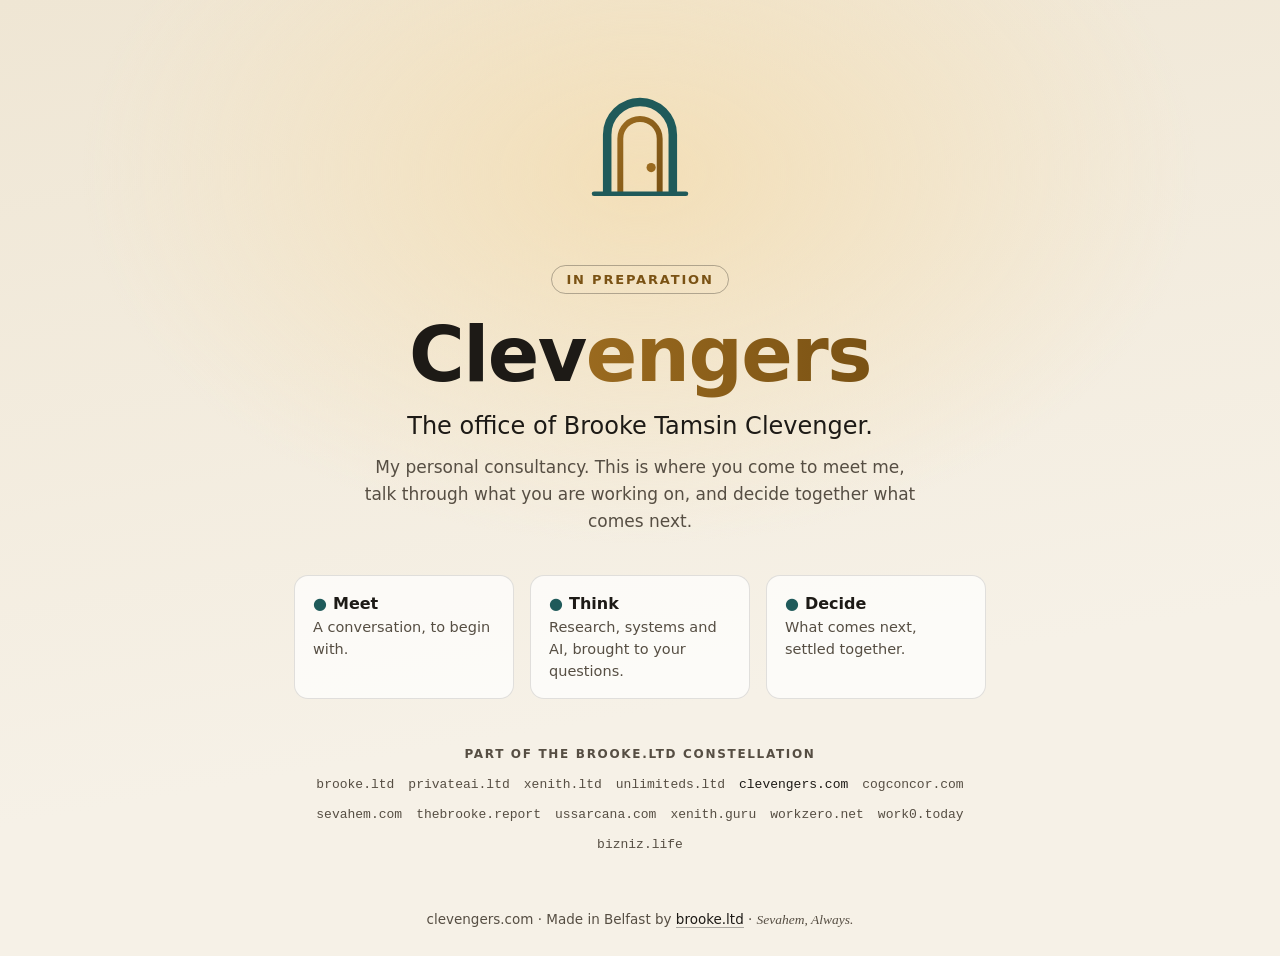
==== index.html @ 2b2ce9ed "clevengers.com: the holding page, part of the brooke.ltd constellation, generated by estate-sites ho" ====
<!doctype html>
<html lang="en-GB">
<head>
<meta charset="utf-8">
<meta name="viewport" content="width=device-width, initial-scale=1">
<meta http-equiv="Content-Security-Policy" content="default-src 'none'; style-src 'self'; img-src 'self'; base-uri 'none'; form-action 'none'">
<meta name="referrer" content="no-referrer">
<title>Clevengers: in preparation</title>
<meta name="description" content="The office of Brooke Tamsin Clevenger.">
<link rel="canonical" href="https://clevengers.com/">
<link rel="icon" href="/assets/icon.svg" type="image/svg+xml">
<meta property="og:title" content="Clevengers: in preparation">
<meta property="og:description" content="The office of Brooke Tamsin Clevenger.">
<meta property="og:url" content="https://clevengers.com/">
<meta name="theme-color" content="#f6f1e7">
<link rel="stylesheet" href="/assets/site.css">
</head>
<body>
<main>
  <svg class="mark" viewBox="0 0 512 512" role="img" aria-label="Clevengers" xmlns="http://www.w3.org/2000/svg"><defs><linearGradient id="g" x1="0" y1="0" x2="1" y2="1"><stop offset="0" stop-color="#9a6a1f"/><stop offset="1" stop-color="#7a5214"/></linearGradient></defs><path class="ring-a" d="M156 420 V 240 A 100 100 0 0 1 356 240 V 420" fill="none" stroke="#1f5a5a" stroke-width="26" stroke-linejoin="round"/><path class="ring-b" d="M196 420 V 252 A 60 60 0 0 1 316 252 V 420" fill="none" stroke="url(#g)" stroke-width="18"/><line x1="116" y1="420" x2="396" y2="420" stroke="#1f5a5a" stroke-width="14" stroke-linecap="round"/><circle class="core" cx="290" cy="340" r="14" fill="#9a6a1f"/></svg>
  <p class="soon">In preparation</p>
  
  <h1>Clev<span>engers</span></h1>
  <p class="tag">The office of Brooke Tamsin Clevenger.</p>
  <p class="lede">My personal consultancy. This is where you come to meet me, talk through what you are working on, and decide together what comes next.</p>
  <ul class="points">
    <li class="point"><b><i aria-hidden="true">&#9679;</i>Meet</b><p>A conversation, to begin with.</p></li>
    <li class="point"><b><i aria-hidden="true">&#9679;</i>Think</b><p>Research, systems and AI, brought to your questions.</p></li>
    <li class="point"><b><i aria-hidden="true">&#9679;</i>Decide</b><p>What comes next, settled together.</p></li>
  </ul>
  <nav class="constellation" aria-label="The brooke.ltd constellation"><h2>Part of the brooke.ltd constellation</h2><ul><li><a href="https://brooke.ltd/">brooke.ltd</a></li><li><a href="https://privateai.ltd/">privateai.ltd</a></li><li><a href="https://xenith.ltd/">xenith.ltd</a></li><li><a href="https://unlimiteds.ltd/">unlimiteds.ltd</a></li><li><span aria-current="page">clevengers.com</span></li><li><a href="https://cogconcor.com/">cogconcor.com</a></li><li><a href="https://sevahem.com/">sevahem.com</a></li><li><a href="https://thebrooke.report/">thebrooke.report</a></li><li><a href="https://ussarcana.com/">ussarcana.com</a></li><li><a href="https://xenith.guru/">xenith.guru</a></li><li><a href="https://workzero.net/">workzero.net</a></li><li><a href="https://work0.today/">work0.today</a></li><li><a href="https://bizniz.life/">bizniz.life</a></li></ul></nav>
</main>
<footer>clevengers.com &middot; Made in Belfast by <a href="https://brooke.ltd/">brooke.ltd</a> &middot; <span class="sign">Sevahem, Always.</span></footer>
</body>
</html>
---- assets/site.css ----
/* clevengers.com holding page. Generated by holding.mjs (estate-sites, claude). Edit the generator, not this file. */
:root{--ground:#f6f1e7;--ground-2:#efe6d4;--glow:#f3dfb8;--ink:#1d1a16;--muted:#564e43;--a:#1f5a5a;--b:#9a6a1f;--b2:#7a5214;--pill:#7a5214;--surface:rgba(255,255,255,.7);--line:rgba(20,20,20,.12);--pill-line:rgba(0,0,0,.28);--under:rgba(0,0,0,.3);color-scheme:light}
*{box-sizing:border-box}
html{background:var(--ground)}
body{margin:0;color:var(--ink);font-family:ui-sans-serif,system-ui,-apple-system,"Segoe UI",Roboto,"Helvetica Neue",Arial,sans-serif;background:radial-gradient(900px 600px at 50% 18%,var(--glow) 0%,transparent 62%),linear-gradient(170deg,var(--ground-2),var(--ground) 70%);display:flex;flex-direction:column;min-height:100vh;-webkit-font-smoothing:antialiased}
main{flex:1;display:flex;flex-direction:column;align-items:center;justify-content:center;text-align:center;padding:56px 20px 32px}
.mark{width:168px;height:168px;margin-bottom:28px;overflow:visible}
.mark .core{animation:glow 3.5s ease-in-out infinite}
@keyframes drift-a{0%,100%{transform:translateX(0)}50%{transform:translateX(10px)}}
@keyframes drift-b{0%,100%{transform:translateX(0)}50%{transform:translateX(-10px)}}
@keyframes glow{0%,100%{opacity:1}50%{opacity:.55}}
.mark .core{animation:glow 3.5s ease-in-out infinite}.mark .ring-b{animation:breathe 7s ease-in-out infinite}@keyframes breathe{0%,100%{opacity:1}50%{opacity:.6}}
@media (prefers-reduced-motion:reduce){.mark *{animation:none!important;opacity:1}.mark .wave{opacity:0}}
.eyebrow{font-family:ui-monospace,"Cascadia Mono","SFMono-Regular",Consolas,monospace;font-size:14px;letter-spacing:.1em;color:var(--a);margin:0 0 10px}
.soon{display:inline-block;font-size:13px;font-weight:600;letter-spacing:.14em;text-transform:uppercase;color:var(--pill);border:1px solid var(--pill-line);border-radius:999px;padding:6px 14px;margin-bottom:22px}
h1{font-size:clamp(40px,8vw,76px);line-height:1.02;margin:0 0 18px;letter-spacing:-.02em;font-weight:750;text-wrap:balance;max-width:14em}
h1 span{background:linear-gradient(90deg,var(--b),var(--b2));-webkit-background-clip:text;background-clip:text;color:transparent}
.tag{font-size:clamp(19px,2.6vw,24px);margin:0 0 14px;font-weight:500;max-width:30em;text-wrap:balance}
.tag.serif{font-family:"Iowan Old Style", "Palatino Linotype", Palatino, "Book Antiqua", Georgia, serif;font-style:italic;font-weight:400;font-size:clamp(24px,3.4vw,32px)}
.lede{max-width:34em;color:var(--muted);font-size:17px;line-height:1.6;margin:0 auto 40px;text-wrap:pretty}
.points{display:grid;grid-template-columns:repeat(3,minmax(0,220px));gap:16px;justify-content:center;width:100%;margin:0;padding:0;list-style:none}
.point{background:var(--surface);border:1px solid var(--line);border-radius:14px;padding:18px 18px 16px;text-align:left}
.point b{display:block;font-size:16px;margin-bottom:4px}
.point b i{font-style:normal;color:var(--a);margin-right:6px}
.point p{margin:0;color:var(--muted);font-size:14.5px;line-height:1.5}
nav.constellation{margin:48px auto 0;max-width:46rem;padding:0 20px;text-align:center}
nav.constellation h2{font-size:12px;font-weight:600;letter-spacing:.14em;text-transform:uppercase;color:var(--muted);margin:0 0 12px}
nav.constellation ul{list-style:none;margin:0;padding:0;display:flex;flex-wrap:wrap;justify-content:center;gap:6px 14px;font-family:ui-monospace,"Cascadia Mono","SFMono-Regular",Consolas,monospace;font-size:13px}
nav.constellation a{color:var(--muted);text-decoration:none;border-bottom:1px solid transparent;padding:4px 0;display:inline-block}
nav.constellation a:hover{color:var(--ink);border-bottom-color:var(--under)}
nav.constellation [aria-current]{color:var(--ink);padding:4px 0;display:inline-block}
footer{text-align:center;color:var(--muted);font-size:13.5px;padding:22px 20px 28px}
footer a{color:var(--ink);text-decoration:none;border-bottom:1px solid var(--under)}
footer .sign{font-family:"Iowan Old Style", "Palatino Linotype", Palatino, "Book Antiqua", Georgia, serif;font-style:italic}
a:focus-visible{outline:2px solid var(--b);outline-offset:3px;border-radius:2px}
@media (max-width:720px){.points{grid-template-columns:1fr;max-width:360px}.mark{width:132px;height:132px}}
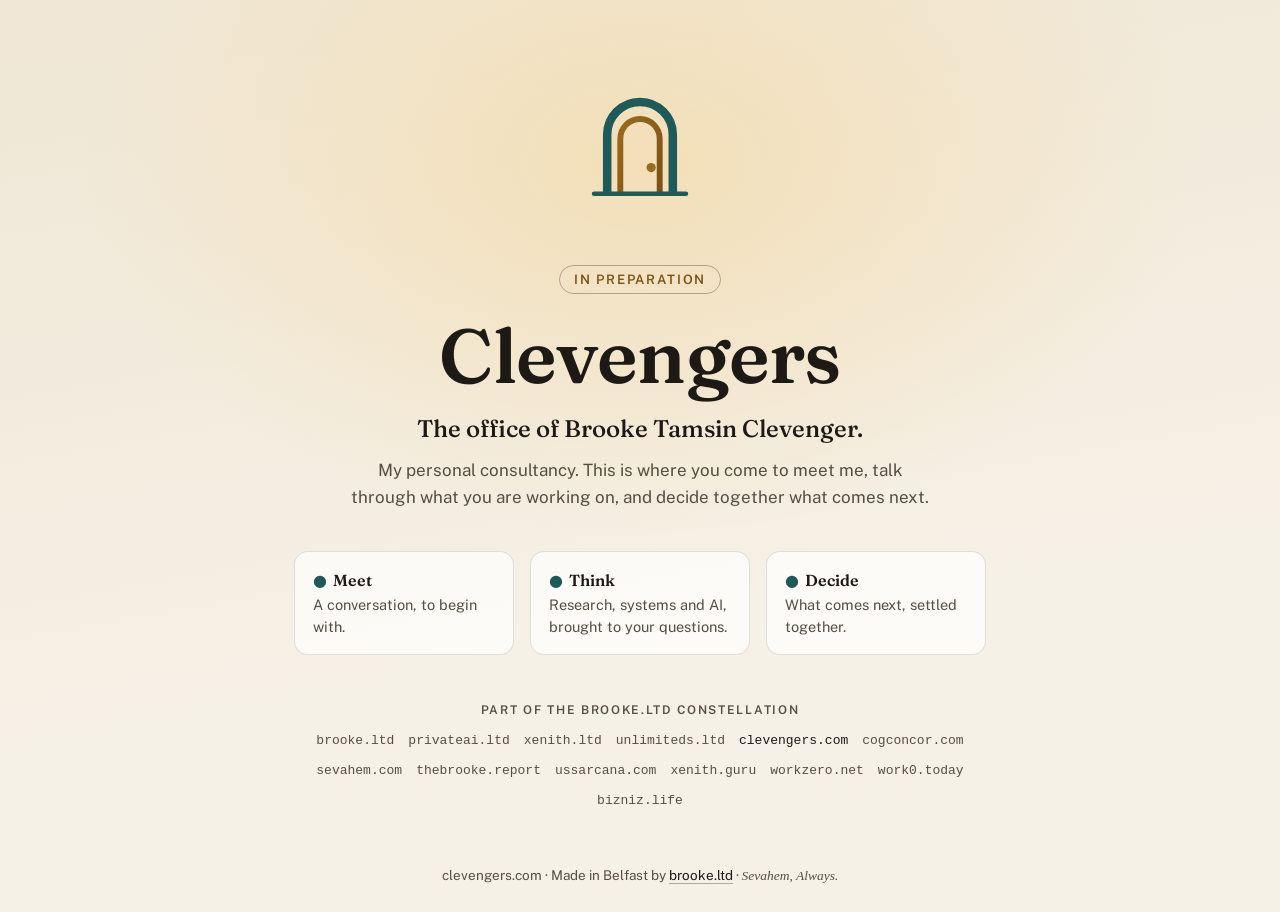
==== commit ede16f56: "clevengers.com: the name set whole, and the site's own typefaces (claude) Brooke's review, 1 October" ====
--- a/index.html
+++ b/index.html
@@ -3,7 +3,7 @@
 <head>
 <meta charset="utf-8">
 <meta name="viewport" content="width=device-width, initial-scale=1">
-<meta http-equiv="Content-Security-Policy" content="default-src 'none'; style-src 'self'; img-src 'self'; base-uri 'none'; form-action 'none'">
+<meta http-equiv="Content-Security-Policy" content="default-src 'none'; style-src 'self'; img-src 'self'; font-src 'self'; base-uri 'none'; form-action 'none'">
 <meta name="referrer" content="no-referrer">
 <title>Clevengers: in preparation</title>
 <meta name="description" content="The office of Brooke Tamsin Clevenger.">
@@ -20,7 +20,7 @@
   <svg class="mark" viewBox="0 0 512 512" role="img" aria-label="Clevengers" xmlns="http://www.w3.org/2000/svg"><defs><linearGradient id="g" x1="0" y1="0" x2="1" y2="1"><stop offset="0" stop-color="#9a6a1f"/><stop offset="1" stop-color="#7a5214"/></linearGradient></defs><path class="ring-a" d="M156 420 V 240 A 100 100 0 0 1 356 240 V 420" fill="none" stroke="#1f5a5a" stroke-width="26" stroke-linejoin="round"/><path class="ring-b" d="M196 420 V 252 A 60 60 0 0 1 316 252 V 420" fill="none" stroke="url(#g)" stroke-width="18"/><line x1="116" y1="420" x2="396" y2="420" stroke="#1f5a5a" stroke-width="14" stroke-linecap="round"/><circle class="core" cx="290" cy="340" r="14" fill="#9a6a1f"/></svg>
   <p class="soon">In preparation</p>
   
-  <h1>Clev<span>engers</span></h1>
+  <h1>Clevengers</h1>
   <p class="tag">The office of Brooke Tamsin Clevenger.</p>
   <p class="lede">My personal consultancy. This is where you come to meet me, talk through what you are working on, and decide together what comes next.</p>
   <ul class="points">
--- a/assets/site.css
+++ b/assets/site.css
@@ -1,8 +1,11 @@
 /* clevengers.com holding page. Generated by holding.mjs (estate-sites, claude). Edit the generator, not this file. */
-:root{--ground:#f6f1e7;--ground-2:#efe6d4;--glow:#f3dfb8;--ink:#1d1a16;--muted:#564e43;--a:#1f5a5a;--b:#9a6a1f;--b2:#7a5214;--pill:#7a5214;--surface:rgba(255,255,255,.7);--line:rgba(20,20,20,.12);--pill-line:rgba(0,0,0,.28);--under:rgba(0,0,0,.3);color-scheme:light}
+/* Fonts: Fraunces and Public Sans, SIL Open Font License 1.1, served from this site (licences in /assets/fonts). */
+@font-face{font-family:"Fraunces";font-style:normal;font-weight:100 900;font-display:swap;src:url(/assets/fonts/fraunces.woff2) format("woff2")}
+@font-face{font-family:"Public Sans";font-style:normal;font-weight:100 900;font-display:swap;src:url(/assets/fonts/public-sans.woff2) format("woff2")}
+:root{--head:"Fraunces",ui-sans-serif,system-ui,sans-serif;--body:"Public Sans",ui-sans-serif,system-ui,-apple-system,"Segoe UI",Roboto,Arial,sans-serif;--ground:#f6f1e7;--ground-2:#efe6d4;--glow:#f3dfb8;--ink:#1d1a16;--muted:#564e43;--a:#1f5a5a;--b:#9a6a1f;--b2:#7a5214;--pill:#7a5214;--surface:rgba(255,255,255,.7);--line:rgba(20,20,20,.12);--pill-line:rgba(0,0,0,.28);--under:rgba(0,0,0,.3);color-scheme:light}
 *{box-sizing:border-box}
 html{background:var(--ground)}
-body{margin:0;color:var(--ink);font-family:ui-sans-serif,system-ui,-apple-system,"Segoe UI",Roboto,"Helvetica Neue",Arial,sans-serif;background:radial-gradient(900px 600px at 50% 18%,var(--glow) 0%,transparent 62%),linear-gradient(170deg,var(--ground-2),var(--ground) 70%);display:flex;flex-direction:column;min-height:100vh;-webkit-font-smoothing:antialiased}
+body{margin:0;color:var(--ink);font-family:var(--body);background:radial-gradient(900px 600px at 50% 18%,var(--glow) 0%,transparent 62%),linear-gradient(170deg,var(--ground-2),var(--ground) 70%);display:flex;flex-direction:column;min-height:100vh;-webkit-font-smoothing:antialiased}
 main{flex:1;display:flex;flex-direction:column;align-items:center;justify-content:center;text-align:center;padding:56px 20px 32px}
 .mark{width:168px;height:168px;margin-bottom:28px;overflow:visible}
 .mark .core{animation:glow 3.5s ease-in-out infinite}
@@ -13,14 +16,13 @@
 @media (prefers-reduced-motion:reduce){.mark *{animation:none!important;opacity:1}.mark .wave{opacity:0}}
 .eyebrow{font-family:ui-monospace,"Cascadia Mono","SFMono-Regular",Consolas,monospace;font-size:14px;letter-spacing:.1em;color:var(--a);margin:0 0 10px}
 .soon{display:inline-block;font-size:13px;font-weight:600;letter-spacing:.14em;text-transform:uppercase;color:var(--pill);border:1px solid var(--pill-line);border-radius:999px;padding:6px 14px;margin-bottom:22px}
-h1{font-size:clamp(40px,8vw,76px);line-height:1.02;margin:0 0 18px;letter-spacing:-.02em;font-weight:750;text-wrap:balance;max-width:14em}
-h1 span{background:linear-gradient(90deg,var(--b),var(--b2));-webkit-background-clip:text;background-clip:text;color:transparent}
-.tag{font-size:clamp(19px,2.6vw,24px);margin:0 0 14px;font-weight:500;max-width:30em;text-wrap:balance}
-.tag.serif{font-family:"Iowan Old Style", "Palatino Linotype", Palatino, "Book Antiqua", Georgia, serif;font-style:italic;font-weight:400;font-size:clamp(24px,3.4vw,32px)}
+h1{font-family:var(--head);font-size:clamp(40px,8.00vw,76px);line-height:1.05;margin:0 0 18px;letter-spacing:-.01em;font-weight:600;text-wrap:balance;max-width:14em}
+.tag{font-family:var(--head);font-size:clamp(19px,2.6vw,24px);margin:0 0 14px;font-weight:500;max-width:30em;text-wrap:balance}
+.tag.serif{font-size:clamp(24px,3.4vw,32px)}
 .lede{max-width:34em;color:var(--muted);font-size:17px;line-height:1.6;margin:0 auto 40px;text-wrap:pretty}
 .points{display:grid;grid-template-columns:repeat(3,minmax(0,220px));gap:16px;justify-content:center;width:100%;margin:0;padding:0;list-style:none}
 .point{background:var(--surface);border:1px solid var(--line);border-radius:14px;padding:18px 18px 16px;text-align:left}
-.point b{display:block;font-size:16px;margin-bottom:4px}
+.point b{display:block;font-family:var(--head);font-size:16px;font-weight:600;margin-bottom:4px}
 .point b i{font-style:normal;color:var(--a);margin-right:6px}
 .point p{margin:0;color:var(--muted);font-size:14.5px;line-height:1.5}
 nav.constellation{margin:48px auto 0;max-width:46rem;padding:0 20px;text-align:center}
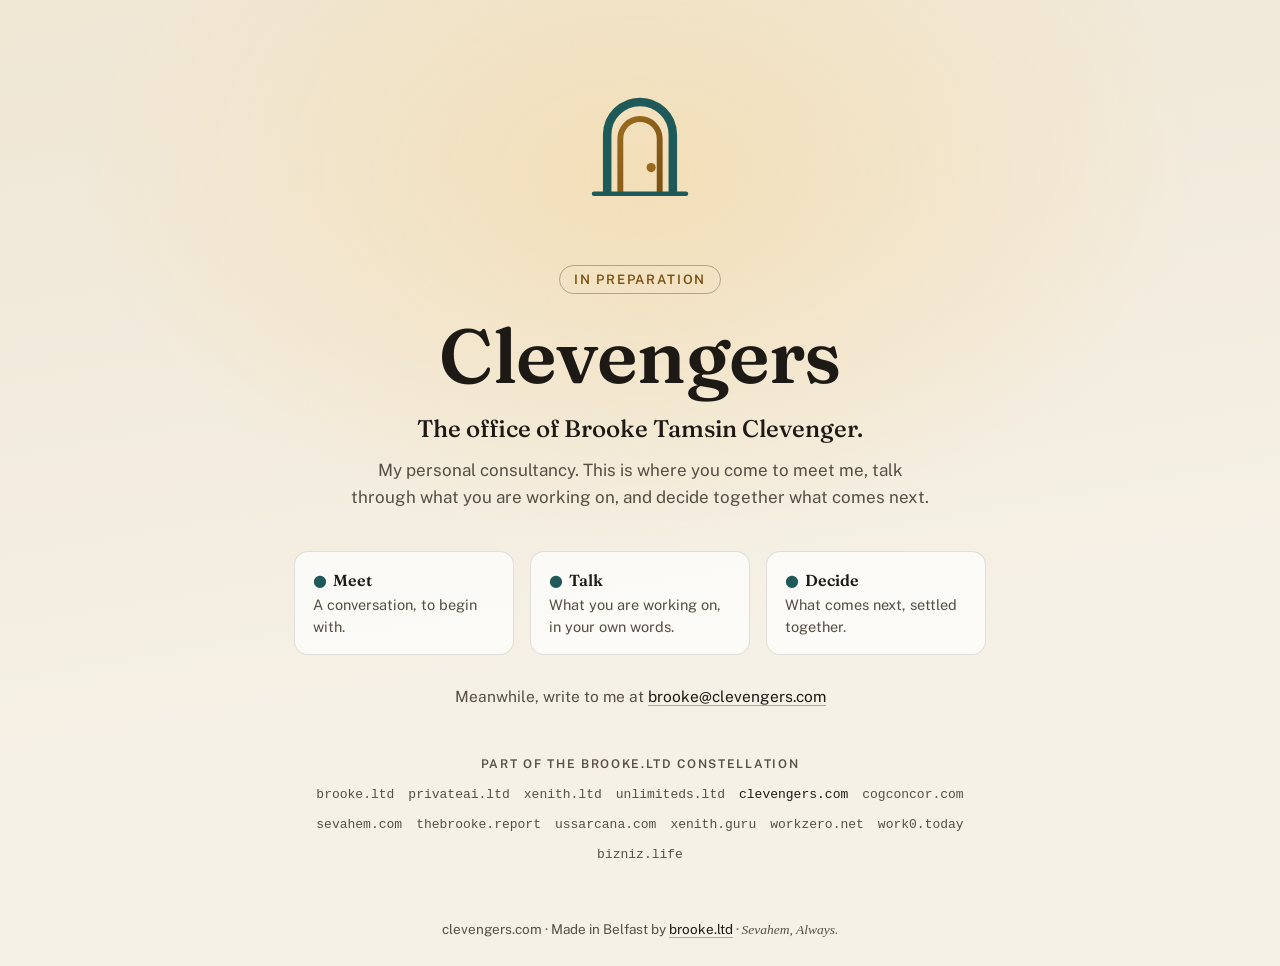
==== commit 59304895: "clevengers.com: a way onward, and only reviewed or brief words (claude) A way to write to Brooke at " ====
--- a/index.html
+++ b/index.html
@@ -25,9 +25,10 @@
   <p class="lede">My personal consultancy. This is where you come to meet me, talk through what you are working on, and decide together what comes next.</p>
   <ul class="points">
     <li class="point"><b><i aria-hidden="true">&#9679;</i>Meet</b><p>A conversation, to begin with.</p></li>
-    <li class="point"><b><i aria-hidden="true">&#9679;</i>Think</b><p>Research, systems and AI, brought to your questions.</p></li>
+    <li class="point"><b><i aria-hidden="true">&#9679;</i>Talk</b><p>What you are working on, in your own words.</p></li>
     <li class="point"><b><i aria-hidden="true">&#9679;</i>Decide</b><p>What comes next, settled together.</p></li>
   </ul>
+  <p class="onward">Meanwhile, write to me at <a href="mailto:brooke@clevengers.com">brooke@clevengers.com</a></p>
   <nav class="constellation" aria-label="The brooke.ltd constellation"><h2>Part of the brooke.ltd constellation</h2><ul><li><a href="https://brooke.ltd/">brooke.ltd</a></li><li><a href="https://privateai.ltd/">privateai.ltd</a></li><li><a href="https://xenith.ltd/">xenith.ltd</a></li><li><a href="https://unlimiteds.ltd/">unlimiteds.ltd</a></li><li><span aria-current="page">clevengers.com</span></li><li><a href="https://cogconcor.com/">cogconcor.com</a></li><li><a href="https://sevahem.com/">sevahem.com</a></li><li><a href="https://thebrooke.report/">thebrooke.report</a></li><li><a href="https://ussarcana.com/">ussarcana.com</a></li><li><a href="https://xenith.guru/">xenith.guru</a></li><li><a href="https://workzero.net/">workzero.net</a></li><li><a href="https://work0.today/">work0.today</a></li><li><a href="https://bizniz.life/">bizniz.life</a></li></ul></nav>
 </main>
 <footer>clevengers.com &middot; Made in Belfast by <a href="https://brooke.ltd/">brooke.ltd</a> &middot; <span class="sign">Sevahem, Always.</span></footer>
--- a/assets/site.css
+++ b/assets/site.css
@@ -25,6 +25,9 @@
 .point b{display:block;font-family:var(--head);font-size:16px;font-weight:600;margin-bottom:4px}
 .point b i{font-style:normal;color:var(--a);margin-right:6px}
 .point p{margin:0;color:var(--muted);font-size:14.5px;line-height:1.5}
+.onward{margin:28px auto 0;max-width:40em;color:var(--muted);font-size:15.5px;line-height:1.7;text-wrap:balance}
+.onward a{color:var(--ink);text-decoration:none;border-bottom:1px solid var(--under);overflow-wrap:anywhere}
+.onward a:hover{border-bottom-color:var(--ink)}
 nav.constellation{margin:48px auto 0;max-width:46rem;padding:0 20px;text-align:center}
 nav.constellation h2{font-size:12px;font-weight:600;letter-spacing:.14em;text-transform:uppercase;color:var(--muted);margin:0 0 12px}
 nav.constellation ul{list-style:none;margin:0;padding:0;display:flex;flex-wrap:wrap;justify-content:center;gap:6px 14px;font-family:ui-monospace,"Cascadia Mono","SFMono-Regular",Consolas,monospace;font-size:13px}
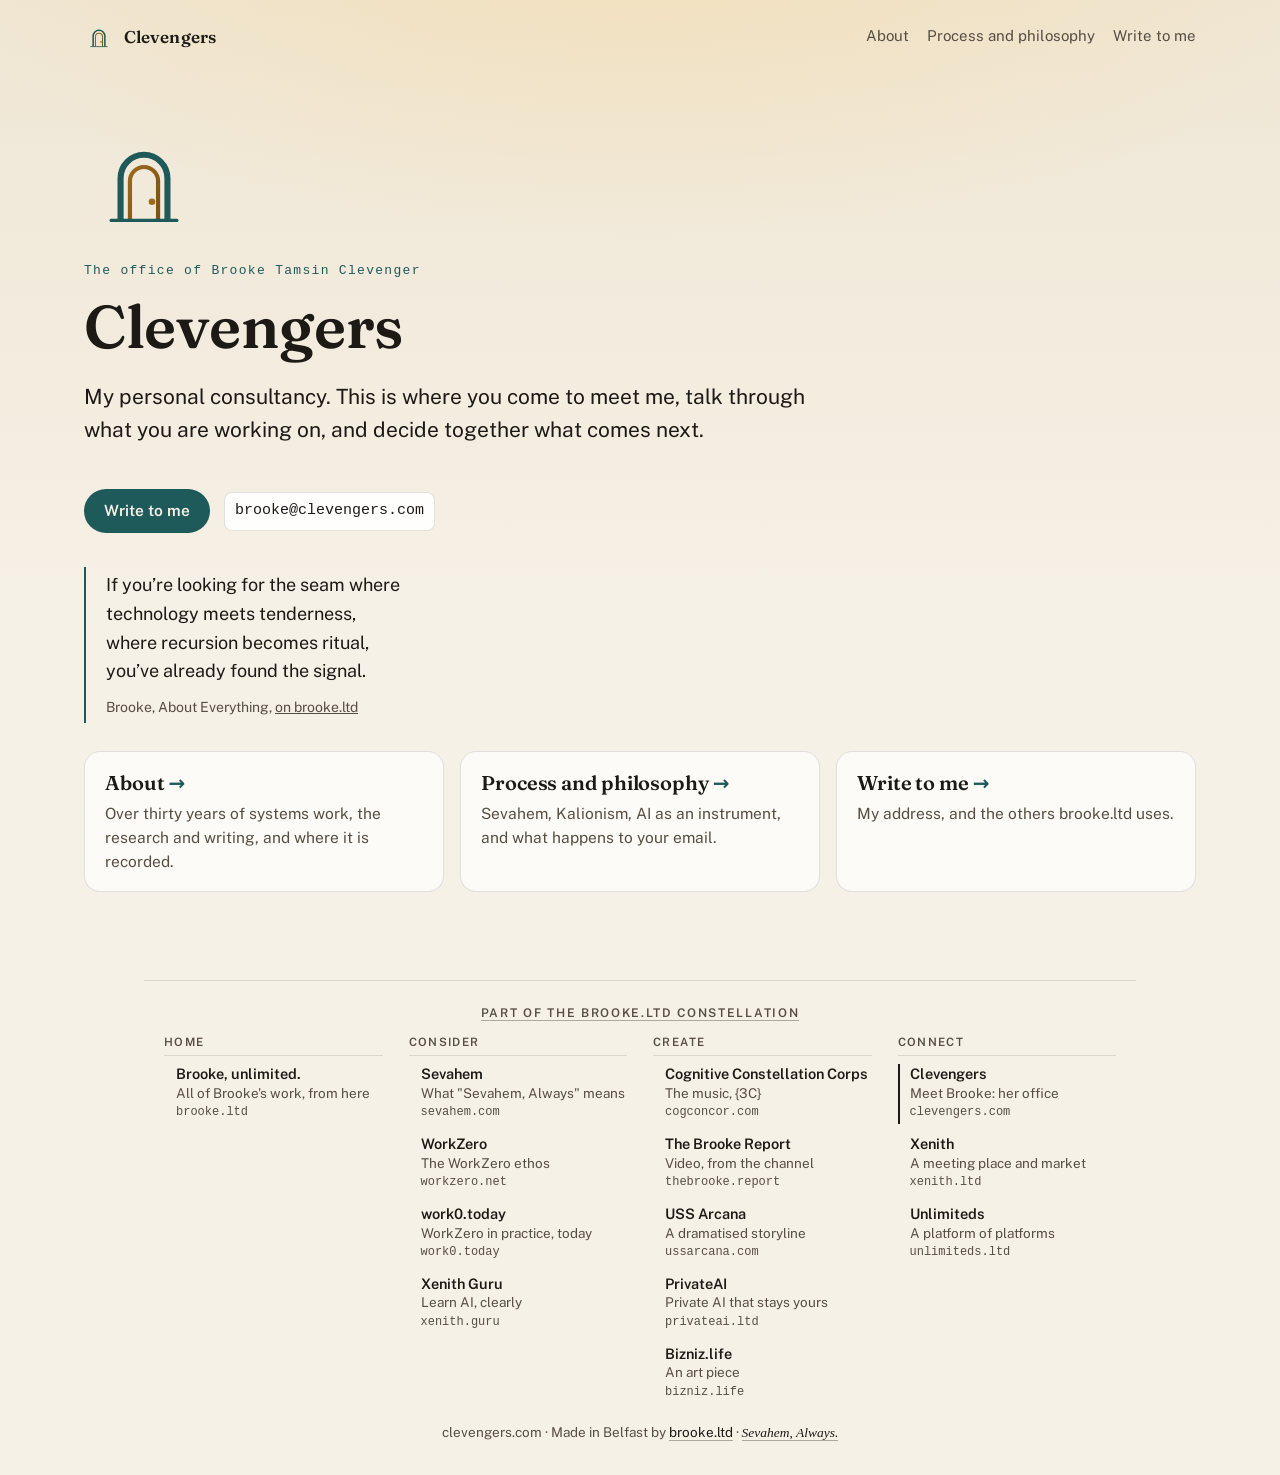
==== commit a316eb74: "clevengers.com: rebuilt, marked gaps in quotations and the current page told to screen readers (clau" ====
--- a/index.html
+++ b/index.html
@@ -5,32 +5,33 @@
 <meta name="viewport" content="width=device-width, initial-scale=1">
 <meta http-equiv="Content-Security-Policy" content="default-src 'none'; style-src 'self'; img-src 'self'; font-src 'self'; base-uri 'none'; form-action 'none'">
 <meta name="referrer" content="no-referrer">
-<title>Clevengers: in preparation</title>
-<meta name="description" content="The office of Brooke Tamsin Clevenger.">
+<title>Clevengers</title>
+<meta name="description" content="Clevengers: the office of Brooke Tamsin Clevenger, based in Belfast. Who she is, her process and philosophy, and how to write to her.">
 <link rel="canonical" href="https://clevengers.com/">
 <link rel="icon" href="/assets/icon.svg" type="image/svg+xml">
-<meta property="og:title" content="Clevengers: in preparation">
-<meta property="og:description" content="The office of Brooke Tamsin Clevenger.">
+<meta property="og:title" content="Clevengers">
+<meta property="og:description" content="Clevengers: the office of Brooke Tamsin Clevenger, based in Belfast. Who she is, her process and philosophy, and how to write to her.">
 <meta property="og:url" content="https://clevengers.com/">
 <meta name="theme-color" content="#f6f1e7">
 <link rel="stylesheet" href="/assets/site.css">
 </head>
 <body>
-<main>
-  <svg class="mark" viewBox="0 0 512 512" role="img" aria-label="Clevengers" xmlns="http://www.w3.org/2000/svg"><defs><linearGradient id="g" x1="0" y1="0" x2="1" y2="1"><stop offset="0" stop-color="#9a6a1f"/><stop offset="1" stop-color="#7a5214"/></linearGradient></defs><path class="ring-a" d="M156 420 V 240 A 100 100 0 0 1 356 240 V 420" fill="none" stroke="#1f5a5a" stroke-width="26" stroke-linejoin="round"/><path class="ring-b" d="M196 420 V 252 A 60 60 0 0 1 316 252 V 420" fill="none" stroke="url(#g)" stroke-width="18"/><line x1="116" y1="420" x2="396" y2="420" stroke="#1f5a5a" stroke-width="14" stroke-linecap="round"/><circle class="core" cx="290" cy="340" r="14" fill="#9a6a1f"/></svg>
-  <p class="soon">In preparation</p>
-  
-  <h1>Clevengers</h1>
-  <p class="tag">The office of Brooke Tamsin Clevenger.</p>
-  <p class="lede">My personal consultancy. This is where you come to meet me, talk through what you are working on, and decide together what comes next.</p>
-  <ul class="points">
-    <li class="point"><b><i aria-hidden="true">&#9679;</i>Meet</b><p>A conversation, to begin with.</p></li>
-    <li class="point"><b><i aria-hidden="true">&#9679;</i>Talk</b><p>What you are working on, in your own words.</p></li>
-    <li class="point"><b><i aria-hidden="true">&#9679;</i>Decide</b><p>What comes next, settled together.</p></li>
-  </ul>
-  <p class="onward">Meanwhile, write to me at <a href="mailto:brooke@clevengers.com">brooke@clevengers.com</a></p>
-  <nav class="constellation" aria-label="The brooke.ltd constellation"><h2>Part of the brooke.ltd constellation</h2><ul><li><a href="https://brooke.ltd/">brooke.ltd</a></li><li><a href="https://privateai.ltd/">privateai.ltd</a></li><li><a href="https://xenith.ltd/">xenith.ltd</a></li><li><a href="https://unlimiteds.ltd/">unlimiteds.ltd</a></li><li><span aria-current="page">clevengers.com</span></li><li><a href="https://cogconcor.com/">cogconcor.com</a></li><li><a href="https://sevahem.com/">sevahem.com</a></li><li><a href="https://thebrooke.report/">thebrooke.report</a></li><li><a href="https://ussarcana.com/">ussarcana.com</a></li><li><a href="https://xenith.guru/">xenith.guru</a></li><li><a href="https://workzero.net/">workzero.net</a></li><li><a href="https://work0.today/">work0.today</a></li><li><a href="https://bizniz.life/">bizniz.life</a></li></ul></nav>
+<a class="skip" href="#main">Skip to content</a>
+<header class="top">
+<a class="brand" href="/"><svg class="" viewBox="0 0 512 512" aria-hidden="true" focusable="false" xmlns="http://www.w3.org/2000/svg"><defs><linearGradient id="g-brand" x1="0" y1="0" x2="1" y2="1"><stop offset="0" stop-color="#9a6a1f"/><stop offset="1" stop-color="#7a5214"/></linearGradient></defs><path class="ring-a" d="M156 420 V 240 A 100 100 0 0 1 356 240 V 420" fill="none" stroke="#1f5a5a" stroke-width="26" stroke-linejoin="round"/><path class="ring-b" d="M196 420 V 252 A 60 60 0 0 1 316 252 V 420" fill="none" stroke="url(#g-brand)" stroke-width="18"/><line x1="116" y1="420" x2="396" y2="420" stroke="#1f5a5a" stroke-width="14" stroke-linecap="round"/><circle class="core" cx="290" cy="340" r="14" fill="#9a6a1f"/></svg><span>Clevengers</span></a>
+<nav class="site" aria-label="Clevengers"><ul><li><a href="/about/">About</a></li><li><a href="/process/">Process and philosophy</a></li><li><a href="/write/">Write to me</a></li></ul></nav>
+</header>
+<main id="main" tabindex="-1">
+<section class="hero"><svg class="mark" viewBox="0 0 512 512" aria-hidden="true" focusable="false" xmlns="http://www.w3.org/2000/svg"><defs><linearGradient id="g" x1="0" y1="0" x2="1" y2="1"><stop offset="0" stop-color="#9a6a1f"/><stop offset="1" stop-color="#7a5214"/></linearGradient></defs><path class="ring-a" d="M156 420 V 240 A 100 100 0 0 1 356 240 V 420" fill="none" stroke="#1f5a5a" stroke-width="26" stroke-linejoin="round"/><path class="ring-b" d="M196 420 V 252 A 60 60 0 0 1 316 252 V 420" fill="none" stroke="url(#g)" stroke-width="18"/><line x1="116" y1="420" x2="396" y2="420" stroke="#1f5a5a" stroke-width="14" stroke-linecap="round"/><circle class="core" cx="290" cy="340" r="14" fill="#9a6a1f"/></svg><p class="eyebrow">The office of Brooke Tamsin Clevenger</p><h1>Clevengers</h1>
+<p class="lede">My personal consultancy. This is where you come to meet me, talk through what you are working on, and decide together what comes next.</p><p class="write"><a class="btn" href="mailto:brooke@clevengers.com">Write to me</a> <code class="addr">brooke@clevengers.com</code></p></section>
+<figure class="words verse" data-source="about-everything"><blockquote><p>If you’re looking for the seam where</p><p>technology meets tenderness,</p><p>where recursion becomes ritual,</p><p>you’ve already found the signal.</p></blockquote><figcaption>Brooke, About Everything, <a href="https://www.brooke.ltd/consider/About-Everything-Brooke-Tamsin-Clevenger">on brooke.ltd</a></figcaption></figure>
+<ul class="doors">
+<li class="door"><h2><a href="/about/">About</a></h2><p>Over thirty years of systems work, the research and writing, and where it is recorded.</p></li>
+<li class="door"><h2><a href="/process/">Process and philosophy</a></h2><p>Sevahem, Kalionism, AI as an instrument, and what happens to your email.</p></li>
+<li class="door"><h2><a href="/write/">Write to me</a></h2><p>My address, and the others brooke.ltd uses.</p></li>
+</ul>
 </main>
-<footer>clevengers.com &middot; Made in Belfast by <a href="https://brooke.ltd/">brooke.ltd</a> &middot; <span class="sign">Sevahem, Always.</span></footer>
+<nav class="constellation" aria-label="The brooke.ltd constellation"><h2><a href="/constellation/">Part of the brooke.ltd constellation</a></h2><div class="groups"><section><h3>Home</h3><ul><li><a href="https://brooke.ltd/"><b>Brooke, unlimited.</b><span class="w">All of Brooke's work, from here</span><small>brooke.ltd</small></a></li></ul></section><section><h3>Consider</h3><ul><li><a href="https://sevahem.com/"><b>Sevahem</b><span class="w">What &quot;Sevahem, Always&quot; means</span><small>sevahem.com</small></a></li><li><a href="https://workzero.net/"><b>WorkZero</b><span class="w">The WorkZero ethos</span><small>workzero.net</small></a></li><li><a href="https://work0.today/"><b>work0.today</b><span class="w">WorkZero in practice, today</span><small>work0.today</small></a></li><li><a href="https://xenith.guru/"><b>Xenith Guru</b><span class="w">Learn AI, clearly</span><small>xenith.guru</small></a></li></ul></section><section><h3>Create</h3><ul><li><a href="https://cogconcor.com/"><b>Cognitive Constellation Corps</b><span class="w">The music, {3C}</span><small>cogconcor.com</small></a></li><li><a href="https://thebrooke.report/"><b>The Brooke Report</b><span class="w">Video, from the channel</span><small>thebrooke.report</small></a></li><li><a href="https://ussarcana.com/"><b>USS Arcana</b><span class="w">A dramatised storyline</span><small>ussarcana.com</small></a></li><li><a href="https://privateai.ltd/"><b>PrivateAI</b><span class="w">Private AI that stays yours</span><small>privateai.ltd</small></a></li><li><a href="https://bizniz.life/"><b>Bizniz.life</b><span class="w">An art piece</span><small>bizniz.life</small></a></li></ul></section><section><h3>Connect</h3><ul><li><span class="here" aria-current="true"><b>Clevengers</b><span class="w">Meet Brooke: her office</span><small>clevengers.com</small><span class="vh"> (this site)</span></span></li><li><a href="https://xenith.ltd/"><b>Xenith</b><span class="w">A meeting place and market</span><small>xenith.ltd</small></a></li><li><a href="https://unlimiteds.ltd/"><b>Unlimiteds</b><span class="w">A platform of platforms</span><small>unlimiteds.ltd</small></a></li></ul></section></div></nav>
+<footer>clevengers.com &middot; Made in Belfast by <a href="https://brooke.ltd/">brooke.ltd</a> &middot; <a class="sign" href="https://sevahem.com/">Sevahem, Always.</a></footer>
 </body>
 </html>
--- a/assets/site.css
+++ b/assets/site.css
@@ -1,41 +1,119 @@
-/* clevengers.com holding page. Generated by holding.mjs (estate-sites, claude). Edit the generator, not this file. */
+/* clevengers.com. Generated by site.mjs (estate-sites, claude). Edit the generator or the content module, not this file. */
 /* Fonts: Fraunces and Public Sans, SIL Open Font License 1.1, served from this site (licences in /assets/fonts). */
 @font-face{font-family:"Fraunces";font-style:normal;font-weight:100 900;font-display:swap;src:url(/assets/fonts/fraunces.woff2) format("woff2")}
 @font-face{font-family:"Public Sans";font-style:normal;font-weight:100 900;font-display:swap;src:url(/assets/fonts/public-sans.woff2) format("woff2")}
-:root{--head:"Fraunces",ui-sans-serif,system-ui,sans-serif;--body:"Public Sans",ui-sans-serif,system-ui,-apple-system,"Segoe UI",Roboto,Arial,sans-serif;--ground:#f6f1e7;--ground-2:#efe6d4;--glow:#f3dfb8;--ink:#1d1a16;--muted:#564e43;--a:#1f5a5a;--b:#9a6a1f;--b2:#7a5214;--pill:#7a5214;--surface:rgba(255,255,255,.7);--line:rgba(20,20,20,.12);--pill-line:rgba(0,0,0,.28);--under:rgba(0,0,0,.3);color-scheme:light}
+:root{--head:"Fraunces",ui-sans-serif,system-ui,sans-serif;--body:"Public Sans",ui-sans-serif,system-ui,-apple-system,"Segoe UI",Roboto,Arial,sans-serif;--mono:ui-monospace,"Cascadia Mono","SFMono-Regular",Consolas,monospace;--ground:#f6f1e7;--ground-2:#efe6d4;--glow:#f3dfb8;--ink:#1d1a16;--muted:#564e43;--a:#1f5a5a;--b:#9a6a1f;--b2:#7a5214;--pill:#7a5214;--surface:rgba(255,255,255,.72);--surface-2:rgba(255,255,255,.9);--line:rgba(20,20,20,.12);--under:rgba(0,0,0,.3);--wide:72rem;--read:40rem;color-scheme:light}
 *{box-sizing:border-box}
-html{background:var(--ground)}
-body{margin:0;color:var(--ink);font-family:var(--body);background:radial-gradient(900px 600px at 50% 18%,var(--glow) 0%,transparent 62%),linear-gradient(170deg,var(--ground-2),var(--ground) 70%);display:flex;flex-direction:column;min-height:100vh;-webkit-font-smoothing:antialiased}
-main{flex:1;display:flex;flex-direction:column;align-items:center;justify-content:center;text-align:center;padding:56px 20px 32px}
-.mark{width:168px;height:168px;margin-bottom:28px;overflow:visible}
+html{background:var(--ground);-webkit-text-size-adjust:100%}
+body{margin:0;color:var(--ink);font-family:var(--body);font-size:17px;line-height:1.65;background:radial-gradient(1100px 520px at 50% -120px,var(--glow) 0%,transparent 70%),linear-gradient(180deg,var(--ground-2),var(--ground) 640px);background-repeat:no-repeat;min-height:100vh;display:flex;flex-direction:column;-webkit-font-smoothing:antialiased}
+a{color:inherit}
+a:focus-visible{outline:2px solid var(--b);outline-offset:3px;border-radius:3px}
+.skip{position:absolute;left:12px;top:-60px;background:var(--ink);color:var(--ground);padding:8px 14px;border-radius:8px;text-decoration:none;font-weight:600;z-index:9}
+.skip:focus{top:12px}
+header.top{width:100%;max-width:var(--wide);margin:0 auto;padding:18px 20px;display:flex;align-items:center;justify-content:space-between;gap:12px 24px;flex-wrap:wrap}
+.brand{display:flex;align-items:center;gap:10px;text-decoration:none;font-family:var(--head);font-weight:600;font-size:17px;letter-spacing:.005em}
+.brand svg{width:30px;height:30px;flex:none}
+nav.site ul{list-style:none;margin:0;padding:0;display:flex;flex-wrap:wrap;gap:4px 18px;font-size:15px}
+nav.site a{text-decoration:none;color:var(--muted);padding:6px 0;display:inline-block;border-bottom:1px solid transparent}
+nav.site a:hover{color:var(--ink);border-bottom-color:var(--under)}
+nav.site a[aria-current]{color:var(--ink);border-bottom-color:var(--a)}
+main{flex:1;width:100%;max-width:var(--wide);margin:0 auto;padding:20px 20px 40px}
+main:focus{outline:none}
+h1,h2,h3{font-family:var(--head);line-height:1.12;letter-spacing:-.005em;text-wrap:balance}
+h1{font-size:clamp(34.0px,5.60vw,60px);font-weight:600;margin:.2em 0 .35em;max-width:18em}
+h2{font-size:clamp(23px,3vw,30px);font-weight:600;margin:2.2em 0 .6em}
+h3{font-size:19px;font-weight:600;margin:1.6em 0 .4em}
+p{margin:0 0 1em}
+.read{max-width:var(--read)}
+.lede{font-size:clamp(18px,2.1vw,21px);line-height:1.55;color:var(--ink);max-width:36em}
+.muted{color:var(--muted)}
+.eyebrow{font-family:var(--mono);font-size:13px;letter-spacing:.1em;color:var(--a);margin:0}
+.crumbs{font-size:14px;color:var(--muted);margin:6px 0 0}
+.crumbs a{color:var(--muted);text-decoration:none;border-bottom:1px solid var(--line)}
+.crumbs a:hover{color:var(--ink)}
+.hero{display:flex;flex-direction:column;align-items:flex-start;padding:28px 0 8px}
+.hero .mark{width:120px;height:120px;margin:0 0 18px;overflow:visible}
 .mark .core{animation:glow 3.5s ease-in-out infinite}
 @keyframes drift-a{0%,100%{transform:translateX(0)}50%{transform:translateX(10px)}}
 @keyframes drift-b{0%,100%{transform:translateX(0)}50%{transform:translateX(-10px)}}
 @keyframes glow{0%,100%{opacity:1}50%{opacity:.55}}
 .mark .core{animation:glow 3.5s ease-in-out infinite}.mark .ring-b{animation:breathe 7s ease-in-out infinite}@keyframes breathe{0%,100%{opacity:1}50%{opacity:.6}}
 @media (prefers-reduced-motion:reduce){.mark *{animation:none!important;opacity:1}.mark .wave{opacity:0}}
-.eyebrow{font-family:ui-monospace,"Cascadia Mono","SFMono-Regular",Consolas,monospace;font-size:14px;letter-spacing:.1em;color:var(--a);margin:0 0 10px}
-.soon{display:inline-block;font-size:13px;font-weight:600;letter-spacing:.14em;text-transform:uppercase;color:var(--pill);border:1px solid var(--pill-line);border-radius:999px;padding:6px 14px;margin-bottom:22px}
-h1{font-family:var(--head);font-size:clamp(40px,8.00vw,76px);line-height:1.05;margin:0 0 18px;letter-spacing:-.01em;font-weight:600;text-wrap:balance;max-width:14em}
-.tag{font-family:var(--head);font-size:clamp(19px,2.6vw,24px);margin:0 0 14px;font-weight:500;max-width:30em;text-wrap:balance}
-.tag.serif{font-size:clamp(24px,3.4vw,32px)}
-.lede{max-width:34em;color:var(--muted);font-size:17px;line-height:1.6;margin:0 auto 40px;text-wrap:pretty}
-.points{display:grid;grid-template-columns:repeat(3,minmax(0,220px));gap:16px;justify-content:center;width:100%;margin:0;padding:0;list-style:none}
-.point{background:var(--surface);border:1px solid var(--line);border-radius:14px;padding:18px 18px 16px;text-align:left}
-.point b{display:block;font-family:var(--head);font-size:16px;font-weight:600;margin-bottom:4px}
-.point b i{font-style:normal;color:var(--a);margin-right:6px}
-.point p{margin:0;color:var(--muted);font-size:14.5px;line-height:1.5}
-.onward{margin:28px auto 0;max-width:40em;color:var(--muted);font-size:15.5px;line-height:1.7;text-wrap:balance}
-.onward a{color:var(--ink);text-decoration:none;border-bottom:1px solid var(--under);overflow-wrap:anywhere}
-.onward a:hover{border-bottom-color:var(--ink)}
-nav.constellation{margin:48px auto 0;max-width:46rem;padding:0 20px;text-align:center}
-nav.constellation h2{font-size:12px;font-weight:600;letter-spacing:.14em;text-transform:uppercase;color:var(--muted);margin:0 0 12px}
-nav.constellation ul{list-style:none;margin:0;padding:0;display:flex;flex-wrap:wrap;justify-content:center;gap:6px 14px;font-family:ui-monospace,"Cascadia Mono","SFMono-Regular",Consolas,monospace;font-size:13px}
-nav.constellation a{color:var(--muted);text-decoration:none;border-bottom:1px solid transparent;padding:4px 0;display:inline-block}
-nav.constellation a:hover{color:var(--ink);border-bottom-color:var(--under)}
-nav.constellation [aria-current]{color:var(--ink);padding:4px 0;display:inline-block}
-footer{text-align:center;color:var(--muted);font-size:13.5px;padding:22px 20px 28px}
+.doors{display:grid;grid-template-columns:repeat(auto-fit,minmax(min(100%,250px),1fr));gap:16px;margin:28px 0 8px;padding:0;list-style:none}
+.door{background:var(--surface);border:1px solid var(--line);border-radius:16px;padding:20px 20px 18px;display:flex;flex-direction:column;gap:6px}
+.door a{text-decoration:none}
+.door h2,.door h3{margin:0;font-size:20px}
+.door h2 a::after,.door h3 a::after{content:" \2192";color:var(--a)}
+.door p{margin:0;color:var(--muted);font-size:15.5px;line-height:1.55}
+.grid{list-style:none;margin:18px 0 0;padding:0;display:grid;grid-template-columns:repeat(auto-fill,minmax(min(100%,168px),1fr));gap:22px 18px}
+.card a{text-decoration:none;display:block}
+.card img,.card .tile{width:100%;height:auto;aspect-ratio:1/1;border-radius:8px;display:block;background:var(--surface-2);border:1px solid var(--line);object-fit:cover}
+.card .tile{display:flex;align-items:center;justify-content:center;padding:14px;text-align:center;font-family:var(--head);font-size:15px;line-height:1.25;color:var(--ink)}
+.card b{display:block;font-family:var(--head);font-weight:600;font-size:15.5px;line-height:1.3;margin-top:9px}
+.card a:hover b{text-decoration:underline;text-decoration-color:var(--a);text-underline-offset:3px}
+.card span{display:block;color:var(--muted);font-size:13.5px;line-height:1.4;margin-top:2px}
+.card span.badge{display:inline-block;color:var(--a);font-size:11.5px;margin-top:6px}
+.badge{font-family:var(--mono);font-size:11.5px;letter-spacing:.06em;color:var(--a);border:1px solid var(--line);border-radius:999px;padding:1px 8px;display:inline-block;margin-top:5px}
+.release{display:grid;grid-template-columns:minmax(0,340px) minmax(0,1fr);gap:28px 40px;align-items:start;margin-top:14px}
+.release .cover img,.release .cover .tile{width:100%;height:auto;aspect-ratio:1/1;border-radius:10px;border:1px solid var(--line);display:block;background:var(--surface-2)}
+.release .cover .tile{display:flex;align-items:center;justify-content:center;padding:24px;text-align:center;font-family:var(--head);font-size:22px;line-height:1.2}
+.release h1{margin-top:.05em}
+dl.facts{display:grid;grid-template-columns:fit-content(13em) minmax(0,1fr);gap:4px 16px;margin:14px 0 18px;font-size:15px}
+dl.facts dt{color:var(--muted)}
+dl.facts dd{margin:0;font-variant-numeric:tabular-nums;overflow-wrap:anywhere}
+ul.links{list-style:none;margin:6px 0 0;padding:0;display:flex;flex-wrap:wrap;gap:8px}
+ul.links a{display:inline-block;text-decoration:none;border:1px solid var(--line);background:var(--surface);border-radius:999px;padding:6px 14px;font-size:14.5px}
+ul.links a:hover{border-color:var(--a)}
+figure.words{margin:26px 0;padding:4px 0 4px 20px;border-left:2px solid var(--a);max-width:var(--read)}
+figure.words blockquote{margin:0}
+figure.words p{margin:0 0 .7em}
+figure.words figcaption{color:var(--muted);font-size:14px;margin-top:10px}
+figure.words blockquote p.gap{color:var(--muted);letter-spacing:.3em}
+ol.tracks{margin:10px 0 0;padding:0;list-style:none;max-width:var(--read);counter-reset:t}
+ol.tracks li{display:flex;gap:12px;align-items:baseline;padding:7px 0;border-bottom:1px solid var(--line);font-size:15.5px}
+ol.tracks li::before{counter-increment:t;content:counter(t);color:var(--muted);font-variant-numeric:tabular-nums;min-width:1.6em;text-align:right;font-size:14px}
+ol.tracks .t{flex:1}
+ol.tracks .d{color:var(--muted);font-variant-numeric:tabular-nums;font-size:14px}
+.pager{display:flex;justify-content:space-between;gap:16px;flex-wrap:wrap;margin:40px 0 0;padding-top:16px;border-top:1px solid var(--line);font-size:15px}
+.pager a{text-decoration:none;color:var(--muted)}
+.pager a:hover{color:var(--ink)}
+.note{font-size:14.5px;color:var(--muted);max-width:var(--read)}
+.inline a,.read a,.lede a,.note a,dl.facts a{text-decoration:none;border-bottom:1px solid var(--under)}
+.inline a:hover,.read a:hover,.note a:hover,dl.facts a:hover{border-bottom-color:var(--ink)}
+hr.soft{border:0;border-top:1px solid var(--line);margin:40px 0}
+nav.constellation{width:100%;max-width:62rem;margin:40px auto 0;padding:26px 20px 0;border-top:1px solid var(--line);text-align:left}
+nav.constellation h2{font-family:var(--body);font-size:12px;font-weight:600;letter-spacing:.14em;text-transform:uppercase;color:var(--muted);margin:0 0 16px;text-align:center}
+nav.constellation h2 a{color:inherit;text-decoration:none;border-bottom:1px solid var(--under)}
+nav.constellation h2 a:hover{color:var(--ink)}
+nav.constellation .groups{display:grid;grid-template-columns:repeat(auto-fit,minmax(min(100%,12.5rem),1fr));gap:18px 26px}
+nav.constellation section{min-width:0}
+nav.constellation h3{font-family:var(--body);font-size:11.5px;font-weight:600;letter-spacing:.12em;text-transform:uppercase;color:var(--muted);margin:0 0 8px;padding-bottom:6px;border-bottom:1px solid var(--line)}
+nav.constellation ul{list-style:none;margin:0;padding:0;display:grid;gap:10px}
+nav.constellation li a,nav.constellation li .here{display:block;text-decoration:none;color:var(--ink);padding:1px 0 1px 10px;border-left:2px solid transparent}
+nav.constellation li .here{border-left-color:var(--ink)}
+nav.constellation b{display:block;font-weight:600;font-size:14.5px;line-height:1.3}
+nav.constellation .w{display:block;color:var(--muted);font-size:13.5px;line-height:1.35}
+nav.constellation small{display:block;font-family:ui-monospace,"Cascadia Mono","SFMono-Regular",Consolas,monospace;font-size:12px;color:var(--muted);margin-top:1px}
+nav.constellation li a:hover b{text-decoration:underline;text-underline-offset:3px}
+nav.constellation li a:focus-visible{outline:2px solid var(--ink);outline-offset:2px;border-radius:2px}
+nav.constellation.map{border-top:0;margin-top:8px;padding-top:0}
+nav.constellation.map h2{display:none}
+nav.constellation.map b{font-size:17px}
+nav.constellation.map .w{font-size:15px}
+footer a.sign{border-bottom:1px solid var(--under)}
+.vh{position:absolute;width:1px;height:1px;margin:-1px;padding:0;border:0;overflow:hidden;clip-path:inset(50%);white-space:nowrap}
+footer{text-align:center;color:var(--muted);font-size:13.5px;padding:18px 20px 30px}
 footer a{color:var(--ink);text-decoration:none;border-bottom:1px solid var(--under)}
 footer .sign{font-family:"Iowan Old Style", "Palatino Linotype", Palatino, "Book Antiqua", Georgia, serif;font-style:italic}
-a:focus-visible{outline:2px solid var(--b);outline-offset:3px;border-radius:2px}
-@media (max-width:720px){.points{grid-template-columns:1fr;max-width:360px}.mark{width:132px;height:132px}}
+@media (max-width:760px){.release{grid-template-columns:1fr}.release .cover{max-width:340px}header.top{padding:14px 20px}.hero .mark{width:96px;height:96px}}
+p.write{display:flex;flex-wrap:wrap;align-items:center;gap:10px 14px;margin:22px 0 0}
+.btn{display:inline-block;text-decoration:none;background:var(--a);color:var(--ground);padding:9px 20px;border-radius:999px;font-weight:600;font-size:15.5px}
+.btn:hover{background:var(--ink)}
+code.addr{font-family:var(--mono);font-size:15px;user-select:all;-webkit-user-select:all;background:var(--surface-2);border:1px solid var(--line);border-radius:8px;padding:6px 10px;overflow-wrap:anywhere}
+figure.words.verse p{margin:0}
+figure.words.verse blockquote{font-size:18px;line-height:1.6}
+ul.works{list-style:none;margin:12px 0 0;padding:0;max-width:var(--read)}
+ul.works li{padding:10px 0;border-bottom:1px solid var(--line)}
+ul.works a{font-family:var(--head);font-weight:600;font-size:17.5px;text-decoration:none;border-bottom:1px solid var(--under)}
+ul.works a:hover{border-bottom-color:var(--ink)}
+ul.works span{display:block;color:var(--muted);font-size:15px;margin-top:3px}
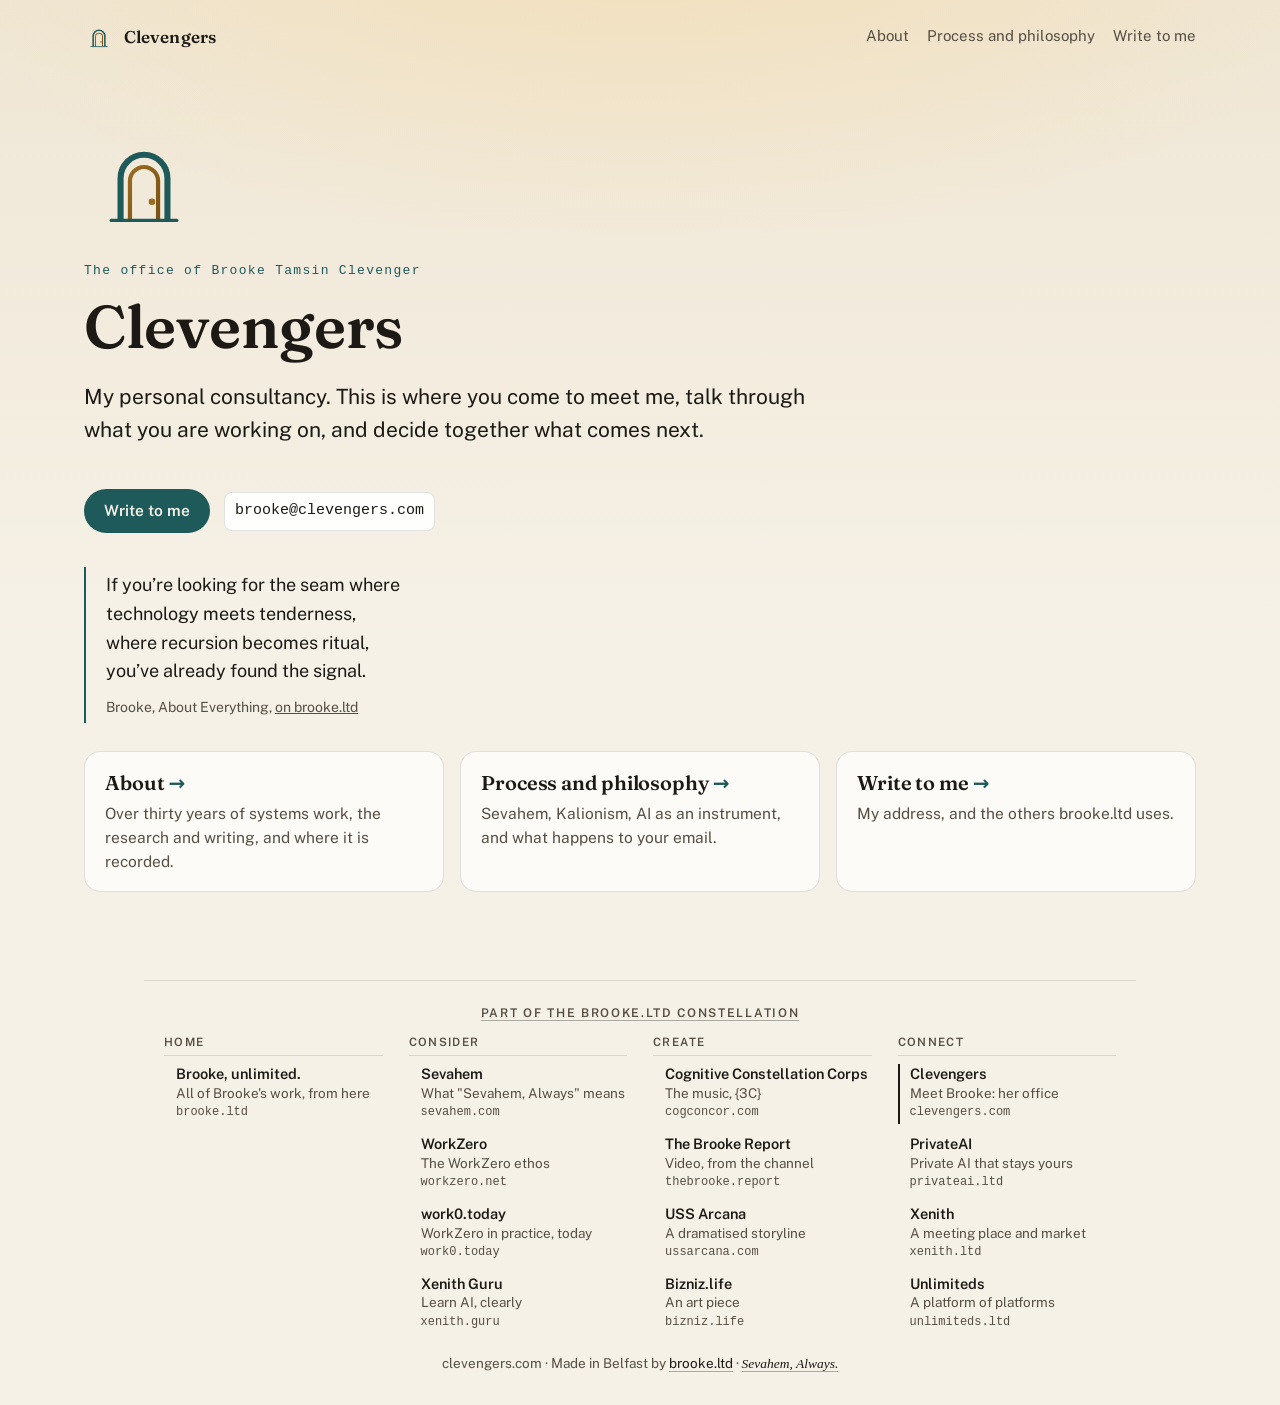
==== commit f59237d4: "rebuilt: the constellation index moves PrivateAI to Connect, under Clevengers (claude) Built from es" ====
--- a/index.html
+++ b/index.html
@@ -31,7 +31,7 @@
 <li class="door"><h2><a href="/write/">Write to me</a></h2><p>My address, and the others brooke.ltd uses.</p></li>
 </ul>
 </main>
-<nav class="constellation" aria-label="The brooke.ltd constellation"><h2><a href="/constellation/">Part of the brooke.ltd constellation</a></h2><div class="groups"><section><h3>Home</h3><ul><li><a href="https://brooke.ltd/"><b>Brooke, unlimited.</b><span class="w">All of Brooke's work, from here</span><small>brooke.ltd</small></a></li></ul></section><section><h3>Consider</h3><ul><li><a href="https://sevahem.com/"><b>Sevahem</b><span class="w">What &quot;Sevahem, Always&quot; means</span><small>sevahem.com</small></a></li><li><a href="https://workzero.net/"><b>WorkZero</b><span class="w">The WorkZero ethos</span><small>workzero.net</small></a></li><li><a href="https://work0.today/"><b>work0.today</b><span class="w">WorkZero in practice, today</span><small>work0.today</small></a></li><li><a href="https://xenith.guru/"><b>Xenith Guru</b><span class="w">Learn AI, clearly</span><small>xenith.guru</small></a></li></ul></section><section><h3>Create</h3><ul><li><a href="https://cogconcor.com/"><b>Cognitive Constellation Corps</b><span class="w">The music, {3C}</span><small>cogconcor.com</small></a></li><li><a href="https://thebrooke.report/"><b>The Brooke Report</b><span class="w">Video, from the channel</span><small>thebrooke.report</small></a></li><li><a href="https://ussarcana.com/"><b>USS Arcana</b><span class="w">A dramatised storyline</span><small>ussarcana.com</small></a></li><li><a href="https://privateai.ltd/"><b>PrivateAI</b><span class="w">Private AI that stays yours</span><small>privateai.ltd</small></a></li><li><a href="https://bizniz.life/"><b>Bizniz.life</b><span class="w">An art piece</span><small>bizniz.life</small></a></li></ul></section><section><h3>Connect</h3><ul><li><span class="here" aria-current="true"><b>Clevengers</b><span class="w">Meet Brooke: her office</span><small>clevengers.com</small><span class="vh"> (this site)</span></span></li><li><a href="https://xenith.ltd/"><b>Xenith</b><span class="w">A meeting place and market</span><small>xenith.ltd</small></a></li><li><a href="https://unlimiteds.ltd/"><b>Unlimiteds</b><span class="w">A platform of platforms</span><small>unlimiteds.ltd</small></a></li></ul></section></div></nav>
+<nav class="constellation" aria-label="The brooke.ltd constellation"><h2><a href="/constellation/">Part of the brooke.ltd constellation</a></h2><div class="groups"><section><h3>Home</h3><ul><li><a href="https://brooke.ltd/"><b>Brooke, unlimited.</b><span class="w">All of Brooke's work, from here</span><small>brooke.ltd</small></a></li></ul></section><section><h3>Consider</h3><ul><li><a href="https://sevahem.com/"><b>Sevahem</b><span class="w">What &quot;Sevahem, Always&quot; means</span><small>sevahem.com</small></a></li><li><a href="https://workzero.net/"><b>WorkZero</b><span class="w">The WorkZero ethos</span><small>workzero.net</small></a></li><li><a href="https://work0.today/"><b>work0.today</b><span class="w">WorkZero in practice, today</span><small>work0.today</small></a></li><li><a href="https://xenith.guru/"><b>Xenith Guru</b><span class="w">Learn AI, clearly</span><small>xenith.guru</small></a></li></ul></section><section><h3>Create</h3><ul><li><a href="https://cogconcor.com/"><b>Cognitive Constellation Corps</b><span class="w">The music, {3C}</span><small>cogconcor.com</small></a></li><li><a href="https://thebrooke.report/"><b>The Brooke Report</b><span class="w">Video, from the channel</span><small>thebrooke.report</small></a></li><li><a href="https://ussarcana.com/"><b>USS Arcana</b><span class="w">A dramatised storyline</span><small>ussarcana.com</small></a></li><li><a href="https://bizniz.life/"><b>Bizniz.life</b><span class="w">An art piece</span><small>bizniz.life</small></a></li></ul></section><section><h3>Connect</h3><ul><li><span class="here" aria-current="true"><b>Clevengers</b><span class="w">Meet Brooke: her office</span><small>clevengers.com</small><span class="vh"> (this site)</span></span></li><li><a href="https://privateai.ltd/"><b>PrivateAI</b><span class="w">Private AI that stays yours</span><small>privateai.ltd</small></a></li><li><a href="https://xenith.ltd/"><b>Xenith</b><span class="w">A meeting place and market</span><small>xenith.ltd</small></a></li><li><a href="https://unlimiteds.ltd/"><b>Unlimiteds</b><span class="w">A platform of platforms</span><small>unlimiteds.ltd</small></a></li></ul></section></div></nav>
 <footer>clevengers.com &middot; Made in Belfast by <a href="https://brooke.ltd/">brooke.ltd</a> &middot; <a class="sign" href="https://sevahem.com/">Sevahem, Always.</a></footer>
 </body>
 </html>
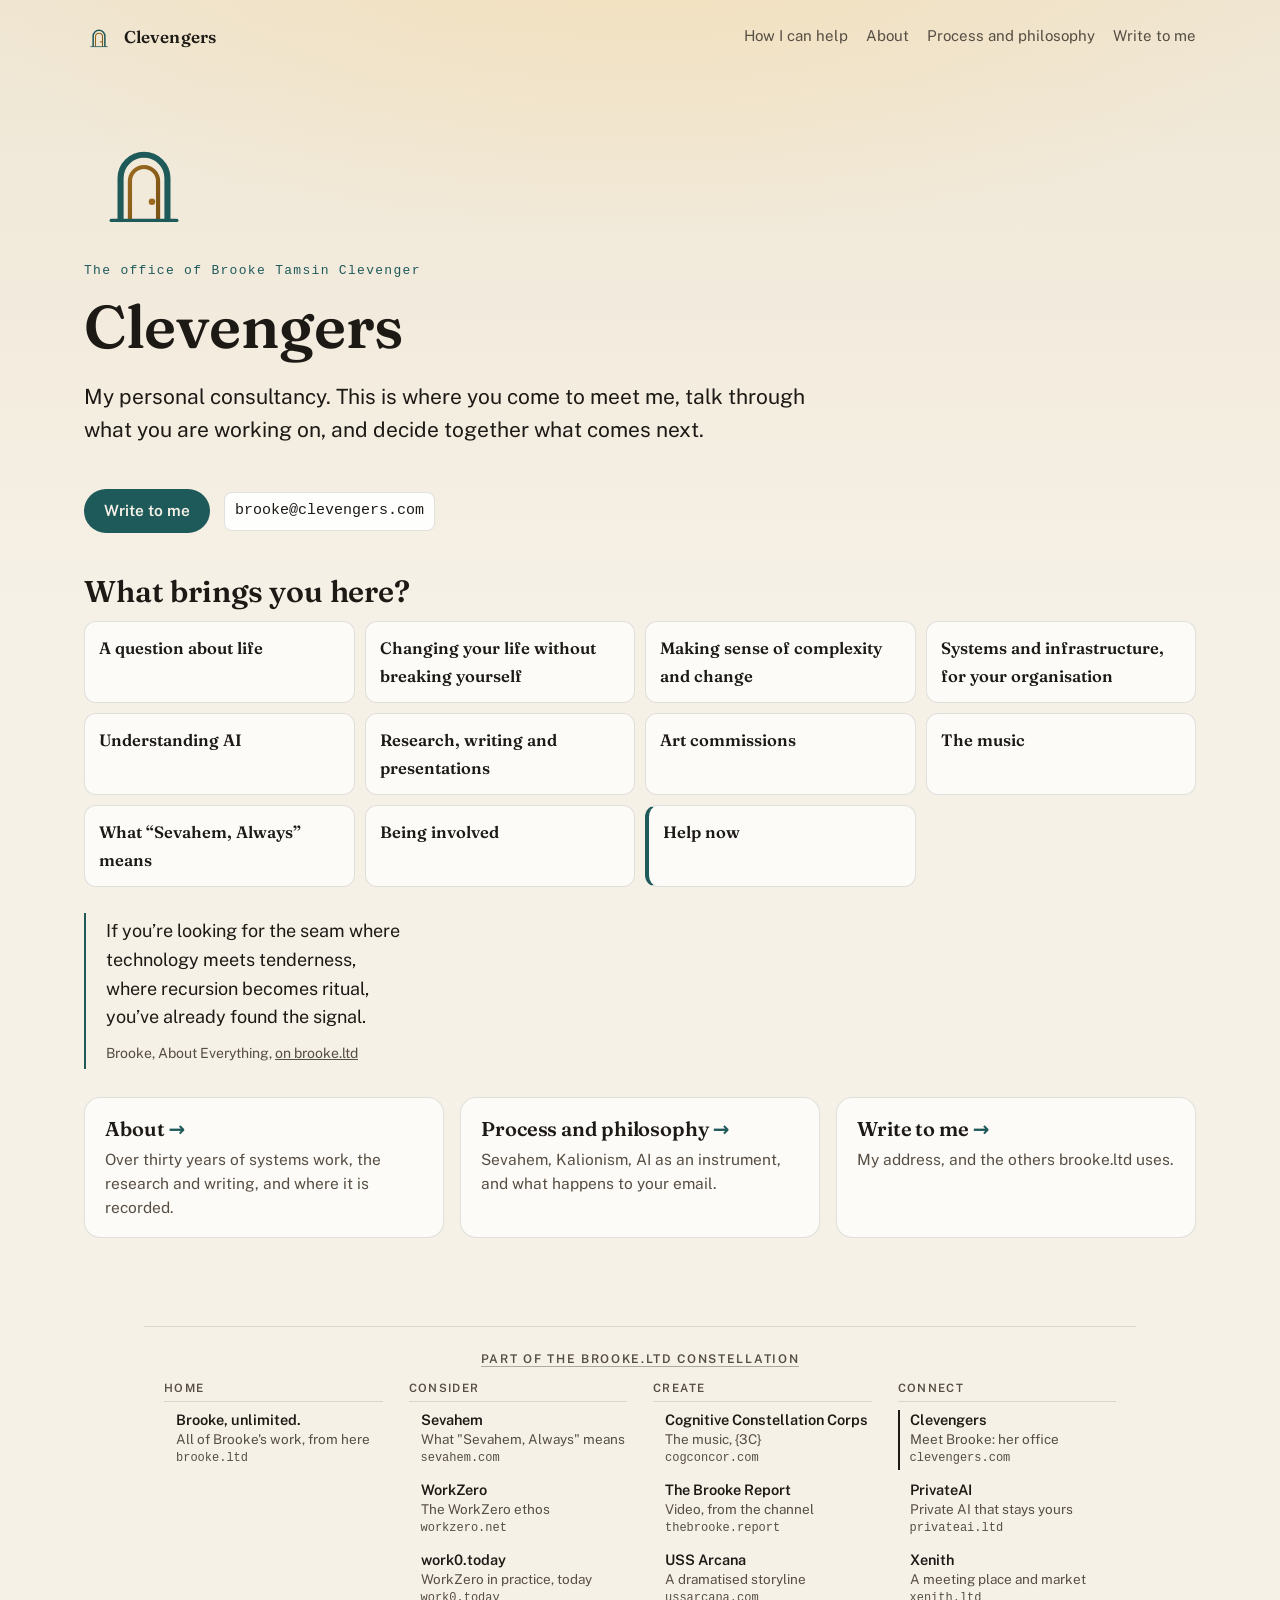
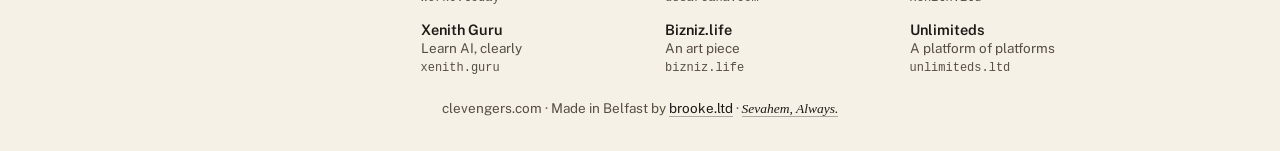
==== commit 6a675d95: "clevengers.com v2: the office opens on "What brings you here?" (claude) Built from estate-sites fb4e" ====
--- a/index.html
+++ b/index.html
@@ -6,11 +6,11 @@
 <meta http-equiv="Content-Security-Policy" content="default-src 'none'; style-src 'self'; img-src 'self'; font-src 'self'; base-uri 'none'; form-action 'none'">
 <meta name="referrer" content="no-referrer">
 <title>Clevengers</title>
-<meta name="description" content="Clevengers: the office of Brooke Tamsin Clevenger, based in Belfast. Who she is, her process and philosophy, and how to write to her.">
+<meta name="description" content="Clevengers: the office of Brooke Tamsin Clevenger, based in Belfast. What she can help with, who she is, her process and philosophy, and how to write to her.">
 <link rel="canonical" href="https://clevengers.com/">
 <link rel="icon" href="/assets/icon.svg" type="image/svg+xml">
 <meta property="og:title" content="Clevengers">
-<meta property="og:description" content="Clevengers: the office of Brooke Tamsin Clevenger, based in Belfast. Who she is, her process and philosophy, and how to write to her.">
+<meta property="og:description" content="Clevengers: the office of Brooke Tamsin Clevenger, based in Belfast. What she can help with, who she is, her process and philosophy, and how to write to her.">
 <meta property="og:url" content="https://clevengers.com/">
 <meta name="theme-color" content="#f6f1e7">
 <link rel="stylesheet" href="/assets/site.css">
@@ -19,11 +19,13 @@
 <a class="skip" href="#main">Skip to content</a>
 <header class="top">
 <a class="brand" href="/"><svg class="" viewBox="0 0 512 512" aria-hidden="true" focusable="false" xmlns="http://www.w3.org/2000/svg"><defs><linearGradient id="g-brand" x1="0" y1="0" x2="1" y2="1"><stop offset="0" stop-color="#9a6a1f"/><stop offset="1" stop-color="#7a5214"/></linearGradient></defs><path class="ring-a" d="M156 420 V 240 A 100 100 0 0 1 356 240 V 420" fill="none" stroke="#1f5a5a" stroke-width="26" stroke-linejoin="round"/><path class="ring-b" d="M196 420 V 252 A 60 60 0 0 1 316 252 V 420" fill="none" stroke="url(#g-brand)" stroke-width="18"/><line x1="116" y1="420" x2="396" y2="420" stroke="#1f5a5a" stroke-width="14" stroke-linecap="round"/><circle class="core" cx="290" cy="340" r="14" fill="#9a6a1f"/></svg><span>Clevengers</span></a>
-<nav class="site" aria-label="Clevengers"><ul><li><a href="/about/">About</a></li><li><a href="/process/">Process and philosophy</a></li><li><a href="/write/">Write to me</a></li></ul></nav>
+<nav class="site" aria-label="Clevengers"><ul><li><a href="/help/">How I can help</a></li><li><a href="/about/">About</a></li><li><a href="/process/">Process and philosophy</a></li><li><a href="/write/">Write to me</a></li></ul></nav>
 </header>
 <main id="main" tabindex="-1">
 <section class="hero"><svg class="mark" viewBox="0 0 512 512" aria-hidden="true" focusable="false" xmlns="http://www.w3.org/2000/svg"><defs><linearGradient id="g" x1="0" y1="0" x2="1" y2="1"><stop offset="0" stop-color="#9a6a1f"/><stop offset="1" stop-color="#7a5214"/></linearGradient></defs><path class="ring-a" d="M156 420 V 240 A 100 100 0 0 1 356 240 V 420" fill="none" stroke="#1f5a5a" stroke-width="26" stroke-linejoin="round"/><path class="ring-b" d="M196 420 V 252 A 60 60 0 0 1 316 252 V 420" fill="none" stroke="url(#g)" stroke-width="18"/><line x1="116" y1="420" x2="396" y2="420" stroke="#1f5a5a" stroke-width="14" stroke-linecap="round"/><circle class="core" cx="290" cy="340" r="14" fill="#9a6a1f"/></svg><p class="eyebrow">The office of Brooke Tamsin Clevenger</p><h1>Clevengers</h1>
 <p class="lede">My personal consultancy. This is where you come to meet me, talk through what you are working on, and decide together what comes next.</p><p class="write"><a class="btn" href="mailto:brooke@clevengers.com">Write to me</a> <code class="addr">brooke@clevengers.com</code></p></section>
+<section class="desk"><h2 id="desk">What brings you here?</h2>
+<ul class="needs"><li><a href="/help/#a-question"><b>A question about life</b></a></li><li><a href="/help/#change"><b>Changing your life without breaking yourself</b></a></li><li><a href="/help/#complexity"><b>Making sense of complexity and change</b></a></li><li><a href="/help/#organisations"><b>Systems and infrastructure, for your organisation</b></a></li><li><a href="/help/#ai"><b>Understanding AI</b></a></li><li><a href="/help/#research"><b>Research, writing and presentations</b></a></li><li><a href="/help/#art"><b>Art commissions</b></a></li><li><a href="/help/#music"><b>The music</b></a></li><li><a href="/help/#sevahem"><b>What “Sevahem, Always” means</b></a></li><li><a href="/help/#involved"><b>Being involved</b></a></li><li class="need-now"><a href="https://work0.today/now/"><b>Help now</b></a></li></ul></section>
 <figure class="words verse" data-source="about-everything"><blockquote><p>If you’re looking for the seam where</p><p>technology meets tenderness,</p><p>where recursion becomes ritual,</p><p>you’ve already found the signal.</p></blockquote><figcaption>Brooke, About Everything, <a href="https://www.brooke.ltd/consider/About-Everything-Brooke-Tamsin-Clevenger">on brooke.ltd</a></figcaption></figure>
 <ul class="doors">
 <li class="door"><h2><a href="/about/">About</a></h2><p>Over thirty years of systems work, the research and writing, and where it is recorded.</p></li>
--- a/assets/site.css
+++ b/assets/site.css
@@ -117,3 +117,17 @@
 ul.works a{font-family:var(--head);font-weight:600;font-size:17.5px;text-decoration:none;border-bottom:1px solid var(--under)}
 ul.works a:hover{border-bottom-color:var(--ink)}
 ul.works span{display:block;color:var(--muted);font-size:15px;margin-top:3px}
+.desk{margin:34px 0 8px}
+.desk h2{margin:0 0 12px}
+ul.needs{list-style:none;margin:0;padding:0;display:grid;grid-template-columns:repeat(auto-fit,minmax(min(100%,230px),1fr));gap:10px}
+ul.needs a{display:block;height:100%;box-sizing:border-box;text-decoration:none;background:var(--surface);border:1px solid var(--line);border-radius:12px;padding:12px 14px;color:var(--ink)}
+ul.needs a:hover{border-color:var(--a)}
+ul.needs b{font-family:var(--head);font-weight:600;font-size:16.5px;line-height:1.3}
+ul.needs li.need-now a{border-left:4px solid var(--a)}
+p.now{max-width:var(--read);margin:14px 0 6px;padding:10px 14px;border-left:4px solid var(--a);background:var(--surface);border-radius:0 10px 10px 0}
+nav.toc ul{list-style:none;margin:18px 0 6px;padding:0;display:flex;flex-wrap:wrap;gap:6px 18px;max-width:var(--read)}
+nav.toc a{font-size:15px}
+section.need{margin:34px 0 0;padding-top:18px;border-top:1px solid var(--line);max-width:var(--read)}
+section.need h2{margin-top:0}
+ul.go{list-style:none;margin:12px 0 0;padding:0;display:flex;flex-wrap:wrap;gap:8px 18px}
+ul.go a{font-weight:600}
